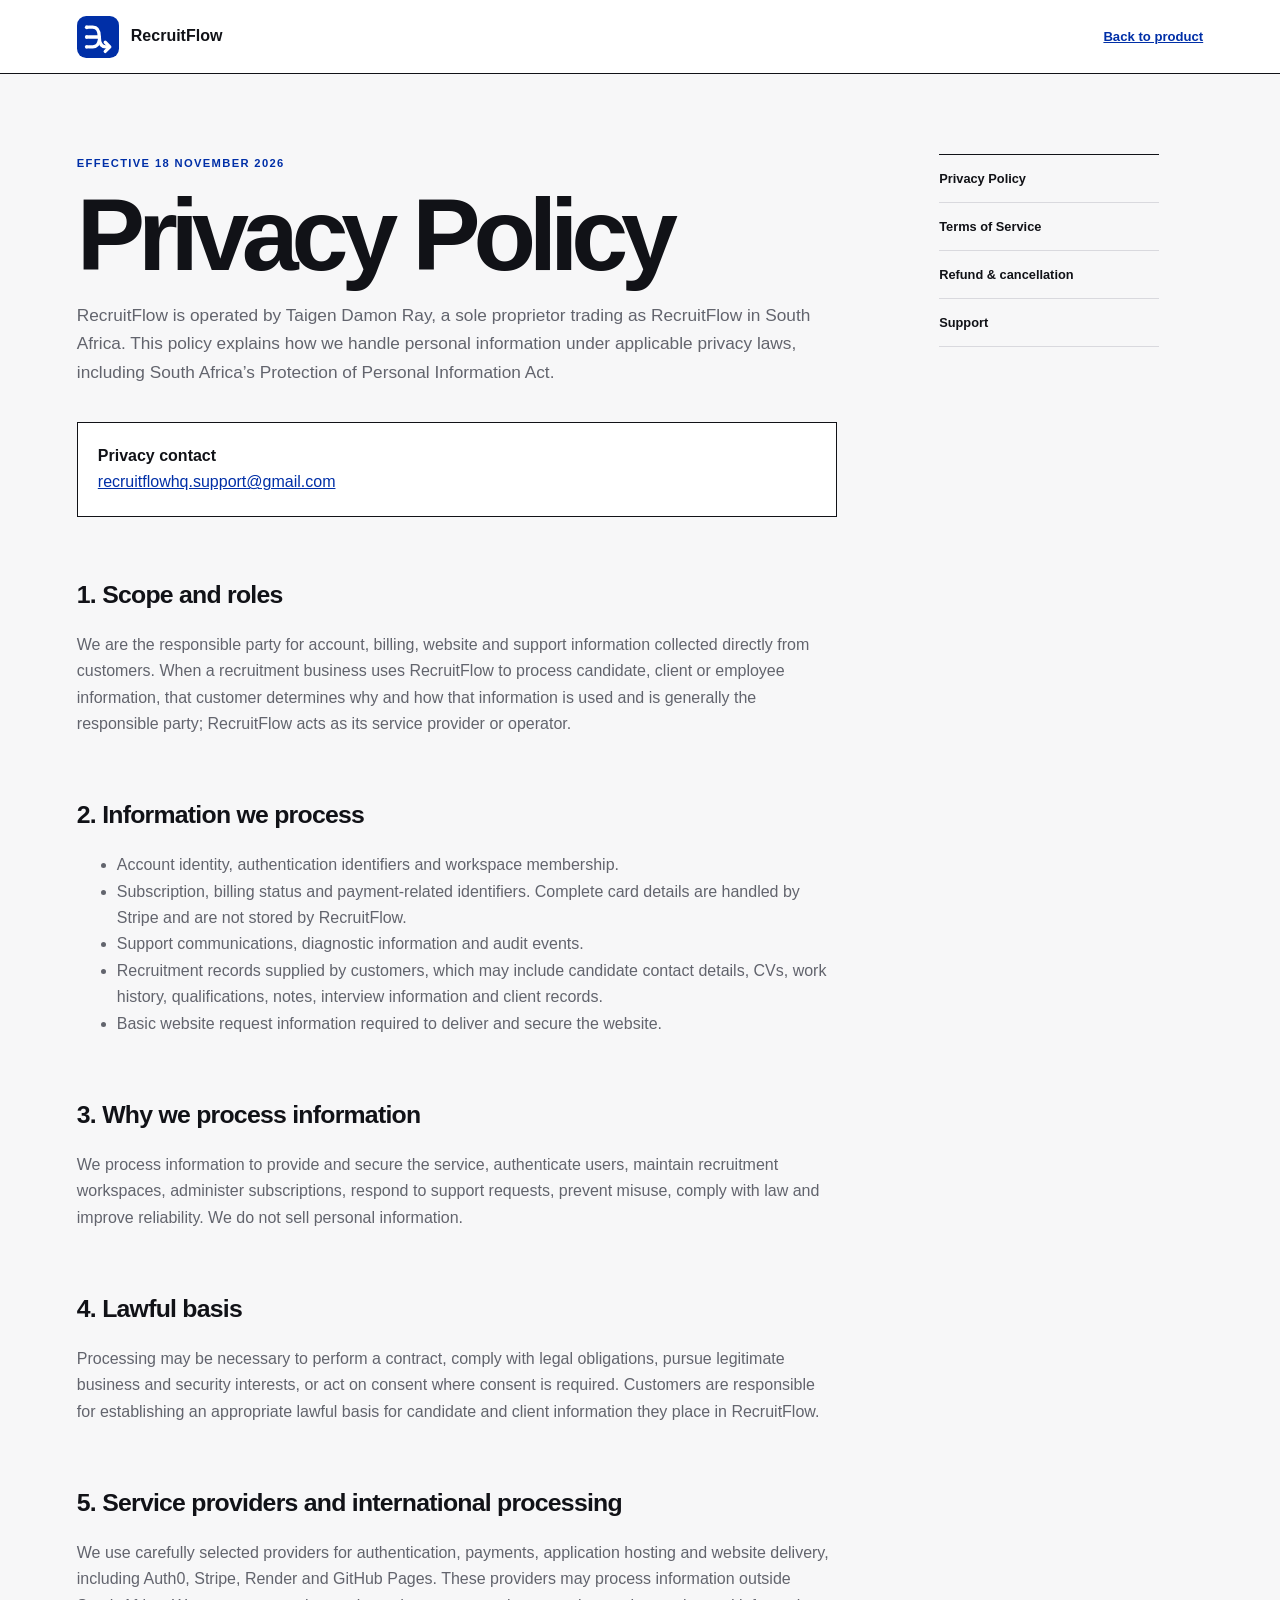
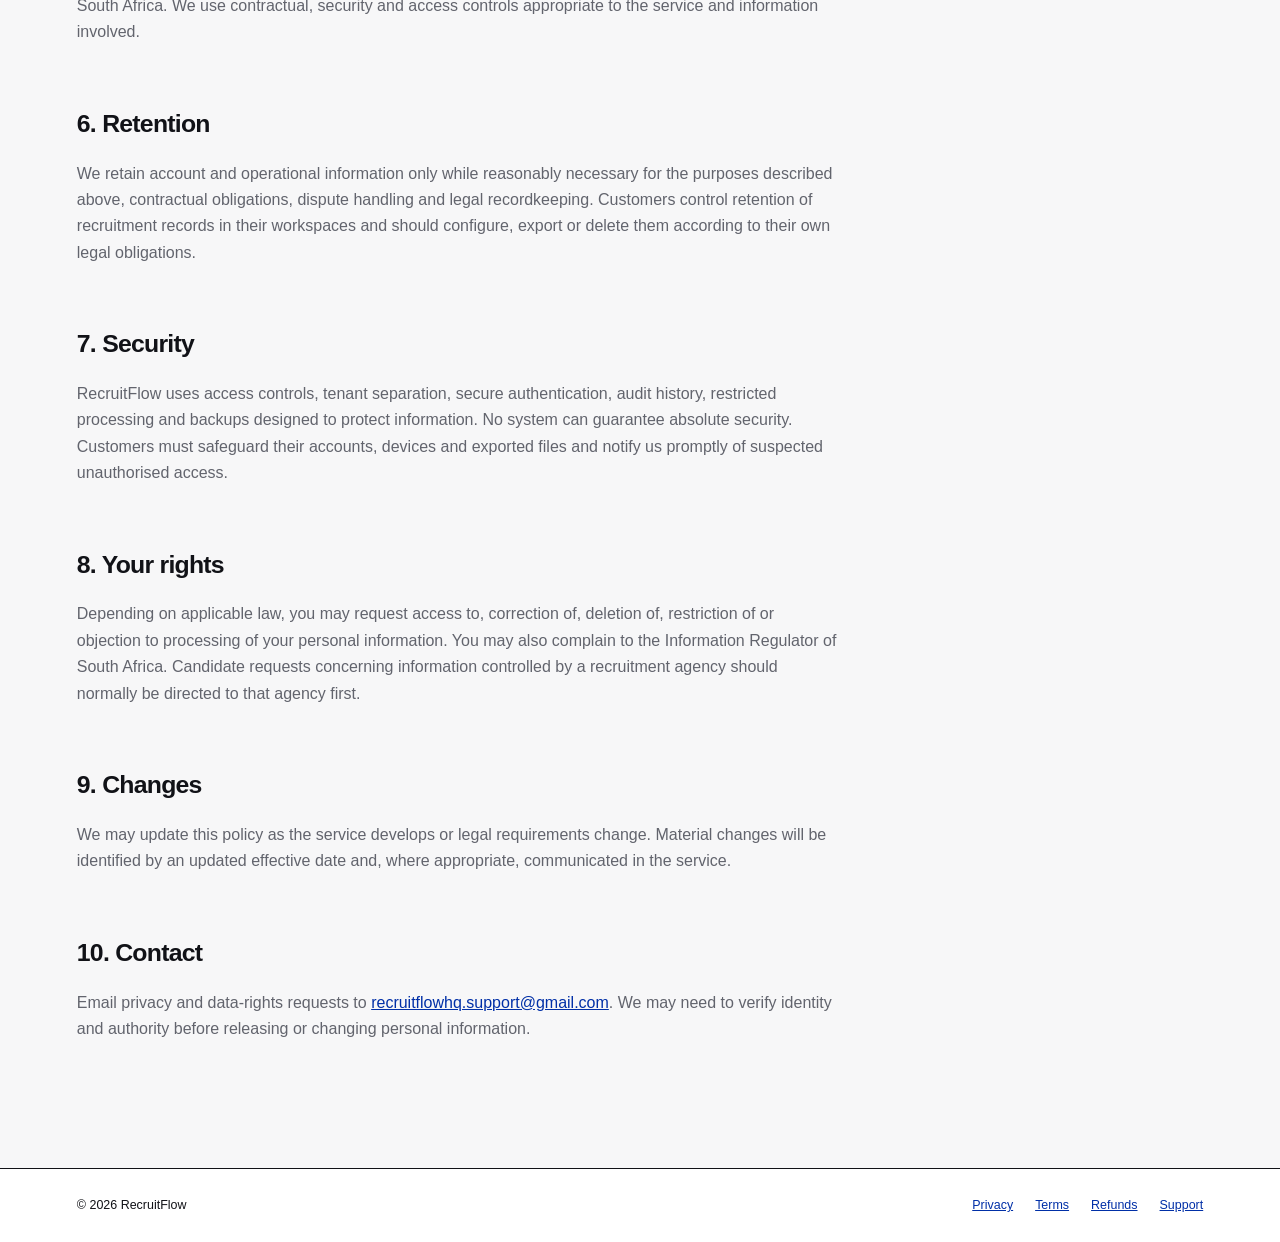
==== privacy.html @ 2a5a6d45 "Add customer legal and support pages" ====
<!doctype html><html lang="en"><head><meta charset="utf-8"><meta name="viewport" content="width=device-width,initial-scale=1"><title>Privacy Policy — RecruitFlow</title><meta name="description" content="How RecruitFlow collects, uses and protects personal information."><link rel="icon" href="recruitflow-mark.svg" type="image/svg+xml"><link rel="stylesheet" href="legal.css"></head><body>
<header class="legal-header"><a class="legal-brand" href="index.html"><img src="recruitflow-mark.svg" alt=""><span>RecruitFlow</span></a><a href="index.html">Back to product</a></header>
<main class="legal-main"><article><p class="eyebrow">Effective 18 November 2026</p><h1>Privacy Policy</h1><p class="summary">RecruitFlow is operated by Taigen Damon Ray, a sole proprietor trading as RecruitFlow in South Africa. This policy explains how we handle personal information under applicable privacy laws, including South Africa’s Protection of Personal Information Act.</p>
<div class="notice"><strong>Privacy contact</strong><br><a href="mailto:recruitflowhq.support@gmail.com">recruitflowhq.support@gmail.com</a></div>
<h2 id="scope">1. Scope and roles</h2><p>We are the responsible party for account, billing, website and support information collected directly from customers. When a recruitment business uses RecruitFlow to process candidate, client or employee information, that customer determines why and how that information is used and is generally the responsible party; RecruitFlow acts as its service provider or operator.</p>
<h2 id="collect">2. Information we process</h2><ul><li>Account identity, authentication identifiers and workspace membership.</li><li>Subscription, billing status and payment-related identifiers. Complete card details are handled by Stripe and are not stored by RecruitFlow.</li><li>Support communications, diagnostic information and audit events.</li><li>Recruitment records supplied by customers, which may include candidate contact details, CVs, work history, qualifications, notes, interview information and client records.</li><li>Basic website request information required to deliver and secure the website.</li></ul>
<h2 id="purpose">3. Why we process information</h2><p>We process information to provide and secure the service, authenticate users, maintain recruitment workspaces, administer subscriptions, respond to support requests, prevent misuse, comply with law and improve reliability. We do not sell personal information.</p>
<h2 id="basis">4. Lawful basis</h2><p>Processing may be necessary to perform a contract, comply with legal obligations, pursue legitimate business and security interests, or act on consent where consent is required. Customers are responsible for establishing an appropriate lawful basis for candidate and client information they place in RecruitFlow.</p>
<h2 id="providers">5. Service providers and international processing</h2><p>We use carefully selected providers for authentication, payments, application hosting and website delivery, including Auth0, Stripe, Render and GitHub Pages. These providers may process information outside South Africa. We use contractual, security and access controls appropriate to the service and information involved.</p>
<h2 id="retention">6. Retention</h2><p>We retain account and operational information only while reasonably necessary for the purposes described above, contractual obligations, dispute handling and legal recordkeeping. Customers control retention of recruitment records in their workspaces and should configure, export or delete them according to their own legal obligations.</p>
<h2 id="security">7. Security</h2><p>RecruitFlow uses access controls, tenant separation, secure authentication, audit history, restricted processing and backups designed to protect information. No system can guarantee absolute security. Customers must safeguard their accounts, devices and exported files and notify us promptly of suspected unauthorised access.</p>
<h2 id="rights">8. Your rights</h2><p>Depending on applicable law, you may request access to, correction of, deletion of, restriction of or objection to processing of your personal information. You may also complain to the Information Regulator of South Africa. Candidate requests concerning information controlled by a recruitment agency should normally be directed to that agency first.</p>
<h2 id="changes">9. Changes</h2><p>We may update this policy as the service develops or legal requirements change. Material changes will be identified by an updated effective date and, where appropriate, communicated in the service.</p>
<h2 id="contact">10. Contact</h2><p>Email privacy and data-rights requests to <a href="mailto:recruitflowhq.support@gmail.com">recruitflowhq.support@gmail.com</a>. We may need to verify identity and authority before releasing or changing personal information.</p></article>
<nav class="legal-nav" aria-label="Legal pages"><a href="privacy.html">Privacy Policy</a><a href="terms.html">Terms of Service</a><a href="refunds.html">Refund & cancellation</a><a href="support.html">Support</a></nav></main>
<footer class="legal-footer"><span>© 2026 RecruitFlow</span><a href="privacy.html">Privacy</a><a href="terms.html">Terms</a><a href="refunds.html">Refunds</a><a href="support.html">Support</a></footer></body></html>
---- legal.css ----
:root{--blue:#002fa7;--ink:#111217;--muted:#62646d;--line:#d9d9de;--canvas:#f7f7f8;font-family:"Helvetica Neue","Segoe UI Variable",Arial,sans-serif;color:var(--ink);background:var(--canvas)}*{box-sizing:border-box}body{margin:0;background:var(--canvas);line-height:1.65}a{color:var(--blue)}.legal-header{display:flex;align-items:center;justify-content:space-between;min-height:74px;padding:0 6vw;border-bottom:1px solid var(--ink);background:#fff}.legal-brand{display:flex;align-items:center;gap:12px;color:var(--ink);text-decoration:none;font-weight:800}.legal-brand img{width:42px;height:42px}.legal-header>a:last-child{font-size:.82rem;font-weight:800}.legal-main{display:grid;grid-template-columns:minmax(0,760px) 220px;gap:8vw;padding:80px 6vw 110px}.eyebrow{margin:0 0 18px;color:var(--blue);font-size:.7rem;font-weight:900;letter-spacing:.12em;text-transform:uppercase}h1{margin:0 0 20px;font-size:clamp(3.5rem,8vw,7rem);line-height:.88;letter-spacing:-.07em}h2{margin:58px 0 12px;font-size:1.55rem;letter-spacing:-.03em}h3{margin:30px 0 8px;font-size:1rem}p,li{color:var(--muted)}.summary{font-size:1.08rem}.legal-nav{position:sticky;top:30px;align-self:start;border-top:1px solid var(--ink)}.legal-nav a{display:block;padding:13px 0;border-bottom:1px solid var(--line);color:var(--ink);font-size:.8rem;font-weight:700;text-decoration:none}.notice{margin:36px 0;padding:20px;border:1px solid var(--ink);background:#fff}.legal-footer{display:flex;flex-wrap:wrap;gap:22px;padding:26px 6vw;border-top:1px solid var(--ink);background:#fff;font-size:.78rem}.legal-footer span{margin-right:auto}@media(max-width:760px){.legal-header{padding:12px 20px}.legal-main{display:block;padding:55px 20px 80px}.legal-nav{position:static;margin-top:50px}h1{font-size:3.8rem}.legal-footer{padding:24px 20px}}
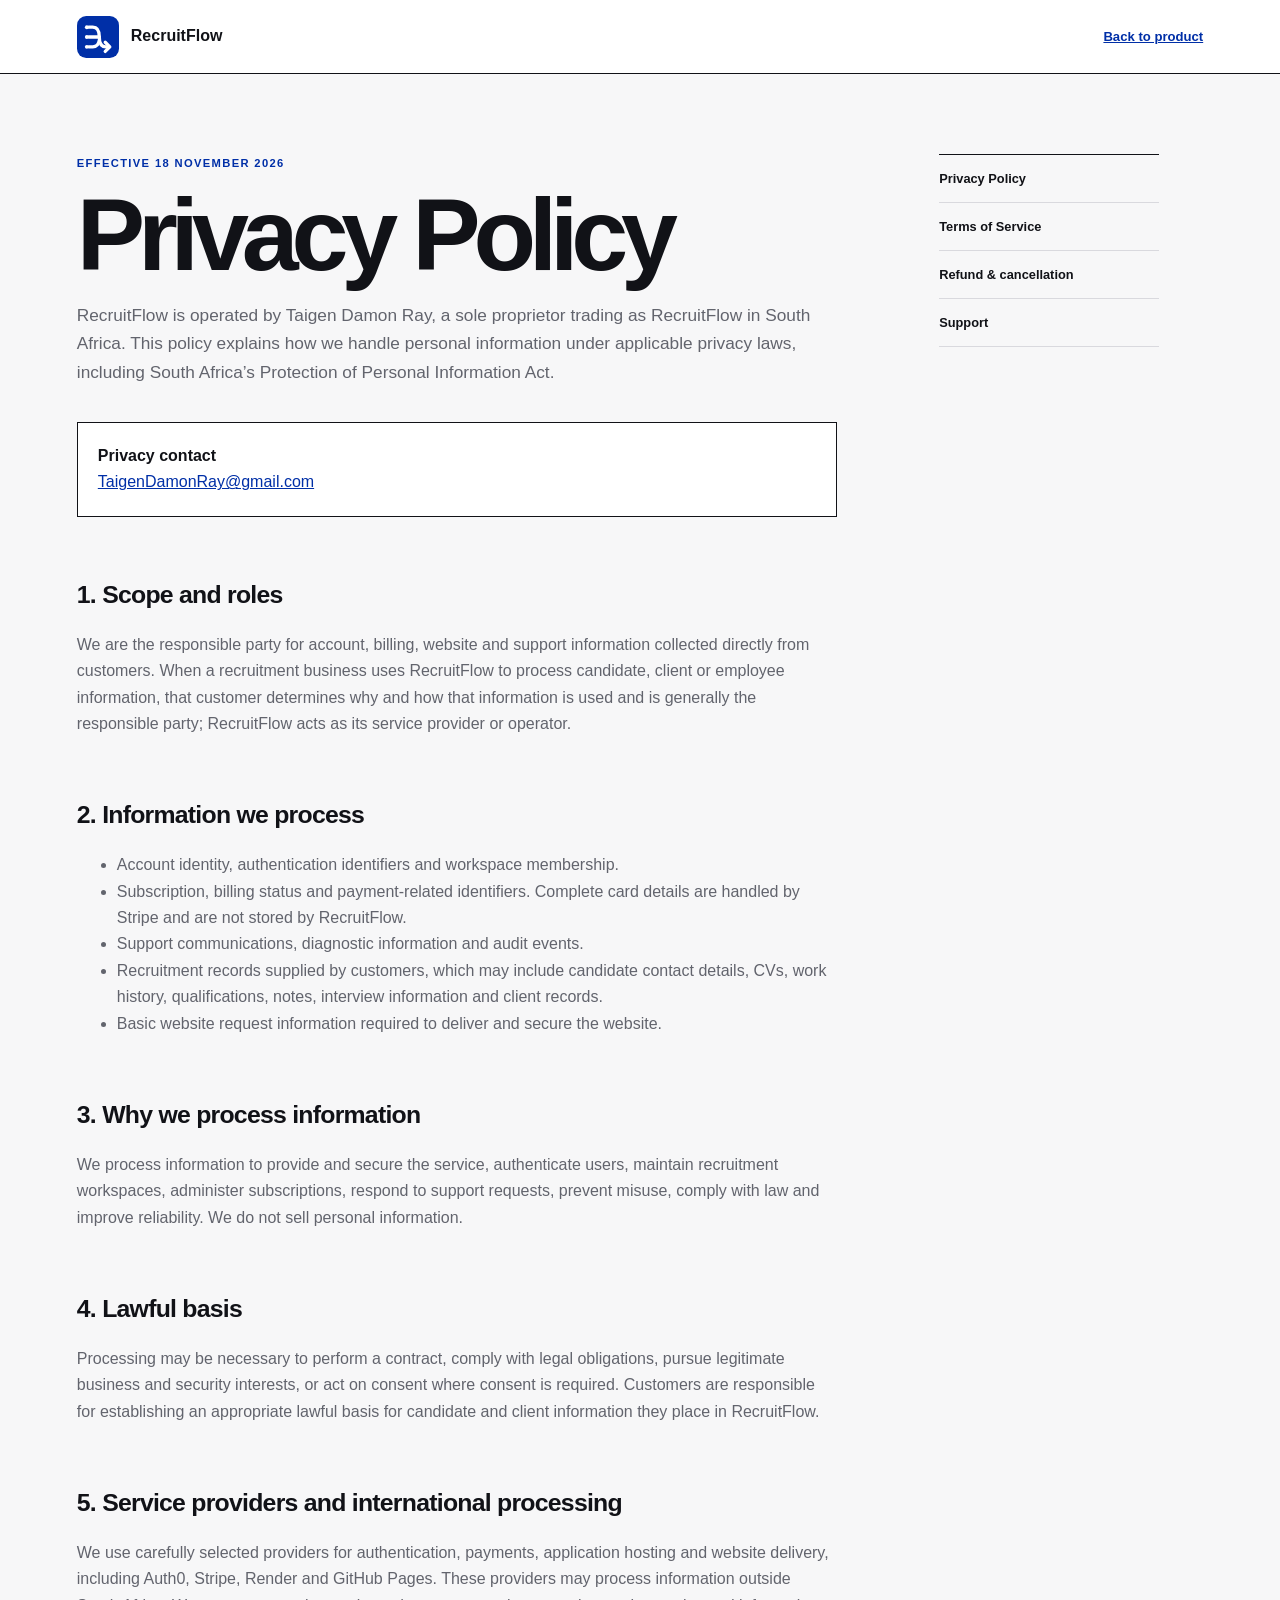
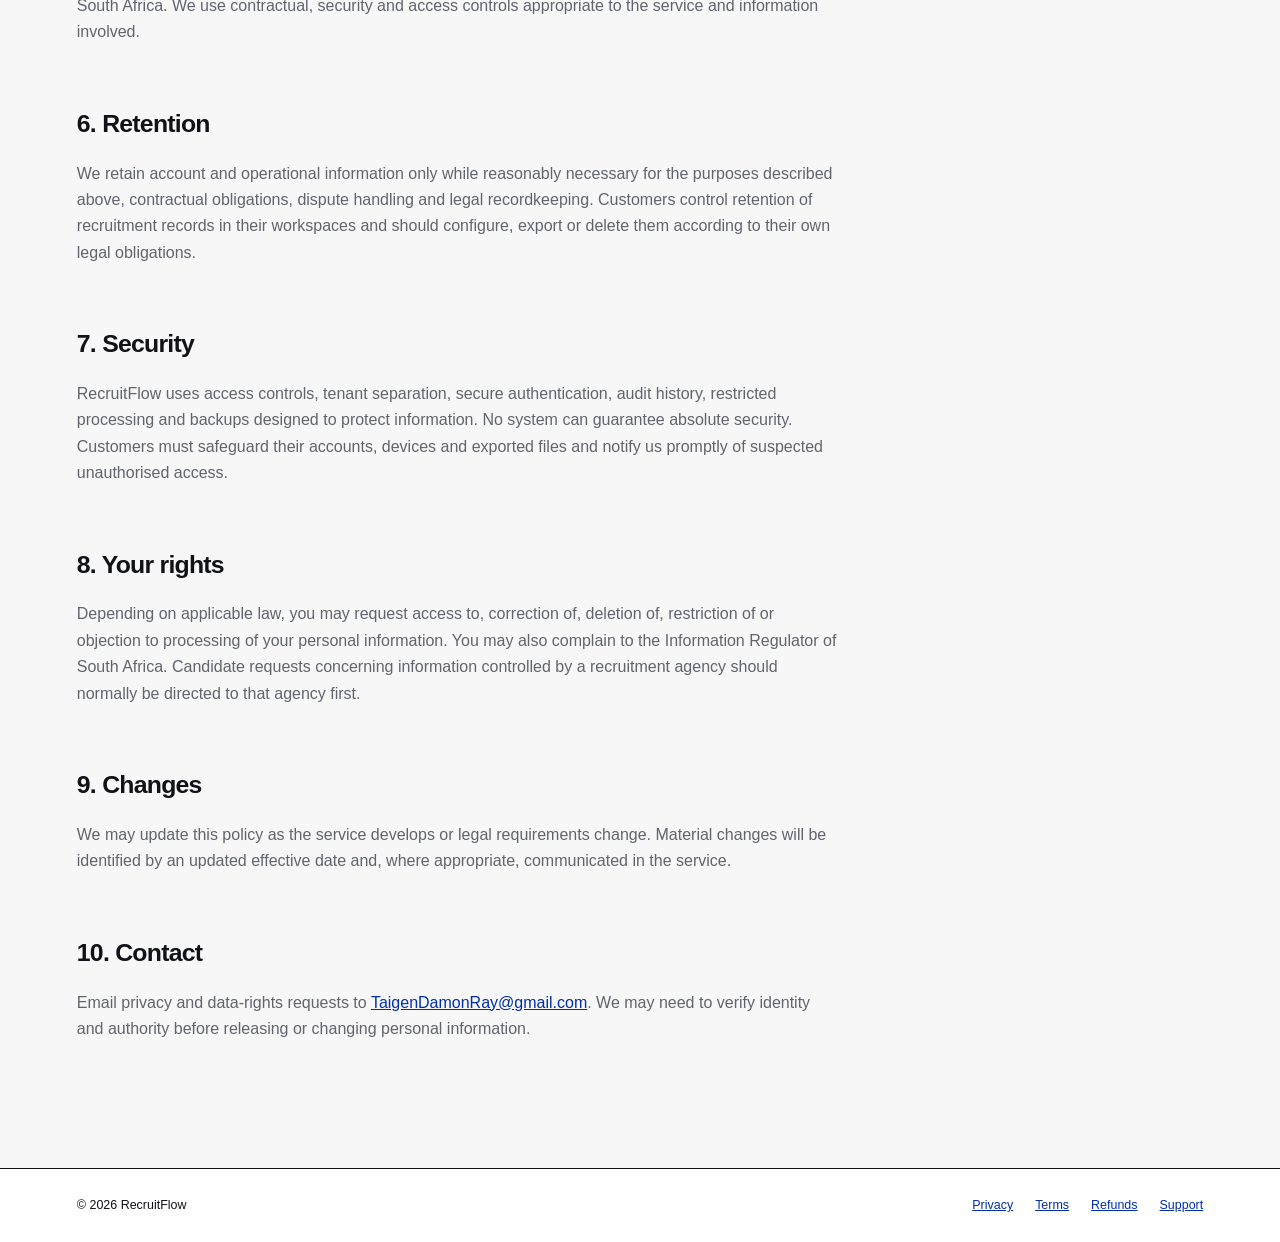
==== commit acce0699: "Use operator email for customer support" ====
--- a/privacy.html
+++ b/privacy.html
@@ -1,7 +1,7 @@
 <!doctype html><html lang="en"><head><meta charset="utf-8"><meta name="viewport" content="width=device-width,initial-scale=1"><title>Privacy Policy — RecruitFlow</title><meta name="description" content="How RecruitFlow collects, uses and protects personal information."><link rel="icon" href="recruitflow-mark.svg" type="image/svg+xml"><link rel="stylesheet" href="legal.css"></head><body>
 <header class="legal-header"><a class="legal-brand" href="index.html"><img src="recruitflow-mark.svg" alt=""><span>RecruitFlow</span></a><a href="index.html">Back to product</a></header>
 <main class="legal-main"><article><p class="eyebrow">Effective 18 November 2026</p><h1>Privacy Policy</h1><p class="summary">RecruitFlow is operated by Taigen Damon Ray, a sole proprietor trading as RecruitFlow in South Africa. This policy explains how we handle personal information under applicable privacy laws, including South Africa’s Protection of Personal Information Act.</p>
-<div class="notice"><strong>Privacy contact</strong><br><a href="mailto:recruitflowhq.support@gmail.com">recruitflowhq.support@gmail.com</a></div>
+<div class="notice"><strong>Privacy contact</strong><br><a href="mailto:TaigenDamonRay@gmail.com">TaigenDamonRay@gmail.com</a></div>
 <h2 id="scope">1. Scope and roles</h2><p>We are the responsible party for account, billing, website and support information collected directly from customers. When a recruitment business uses RecruitFlow to process candidate, client or employee information, that customer determines why and how that information is used and is generally the responsible party; RecruitFlow acts as its service provider or operator.</p>
 <h2 id="collect">2. Information we process</h2><ul><li>Account identity, authentication identifiers and workspace membership.</li><li>Subscription, billing status and payment-related identifiers. Complete card details are handled by Stripe and are not stored by RecruitFlow.</li><li>Support communications, diagnostic information and audit events.</li><li>Recruitment records supplied by customers, which may include candidate contact details, CVs, work history, qualifications, notes, interview information and client records.</li><li>Basic website request information required to deliver and secure the website.</li></ul>
 <h2 id="purpose">3. Why we process information</h2><p>We process information to provide and secure the service, authenticate users, maintain recruitment workspaces, administer subscriptions, respond to support requests, prevent misuse, comply with law and improve reliability. We do not sell personal information.</p>
@@ -11,6 +11,6 @@
 <h2 id="security">7. Security</h2><p>RecruitFlow uses access controls, tenant separation, secure authentication, audit history, restricted processing and backups designed to protect information. No system can guarantee absolute security. Customers must safeguard their accounts, devices and exported files and notify us promptly of suspected unauthorised access.</p>
 <h2 id="rights">8. Your rights</h2><p>Depending on applicable law, you may request access to, correction of, deletion of, restriction of or objection to processing of your personal information. You may also complain to the Information Regulator of South Africa. Candidate requests concerning information controlled by a recruitment agency should normally be directed to that agency first.</p>
 <h2 id="changes">9. Changes</h2><p>We may update this policy as the service develops or legal requirements change. Material changes will be identified by an updated effective date and, where appropriate, communicated in the service.</p>
-<h2 id="contact">10. Contact</h2><p>Email privacy and data-rights requests to <a href="mailto:recruitflowhq.support@gmail.com">recruitflowhq.support@gmail.com</a>. We may need to verify identity and authority before releasing or changing personal information.</p></article>
+<h2 id="contact">10. Contact</h2><p>Email privacy and data-rights requests to <a href="mailto:TaigenDamonRay@gmail.com">TaigenDamonRay@gmail.com</a>. We may need to verify identity and authority before releasing or changing personal information.</p></article>
 <nav class="legal-nav" aria-label="Legal pages"><a href="privacy.html">Privacy Policy</a><a href="terms.html">Terms of Service</a><a href="refunds.html">Refund & cancellation</a><a href="support.html">Support</a></nav></main>
 <footer class="legal-footer"><span>© 2026 RecruitFlow</span><a href="privacy.html">Privacy</a><a href="terms.html">Terms</a><a href="refunds.html">Refunds</a><a href="support.html">Support</a></footer></body></html>
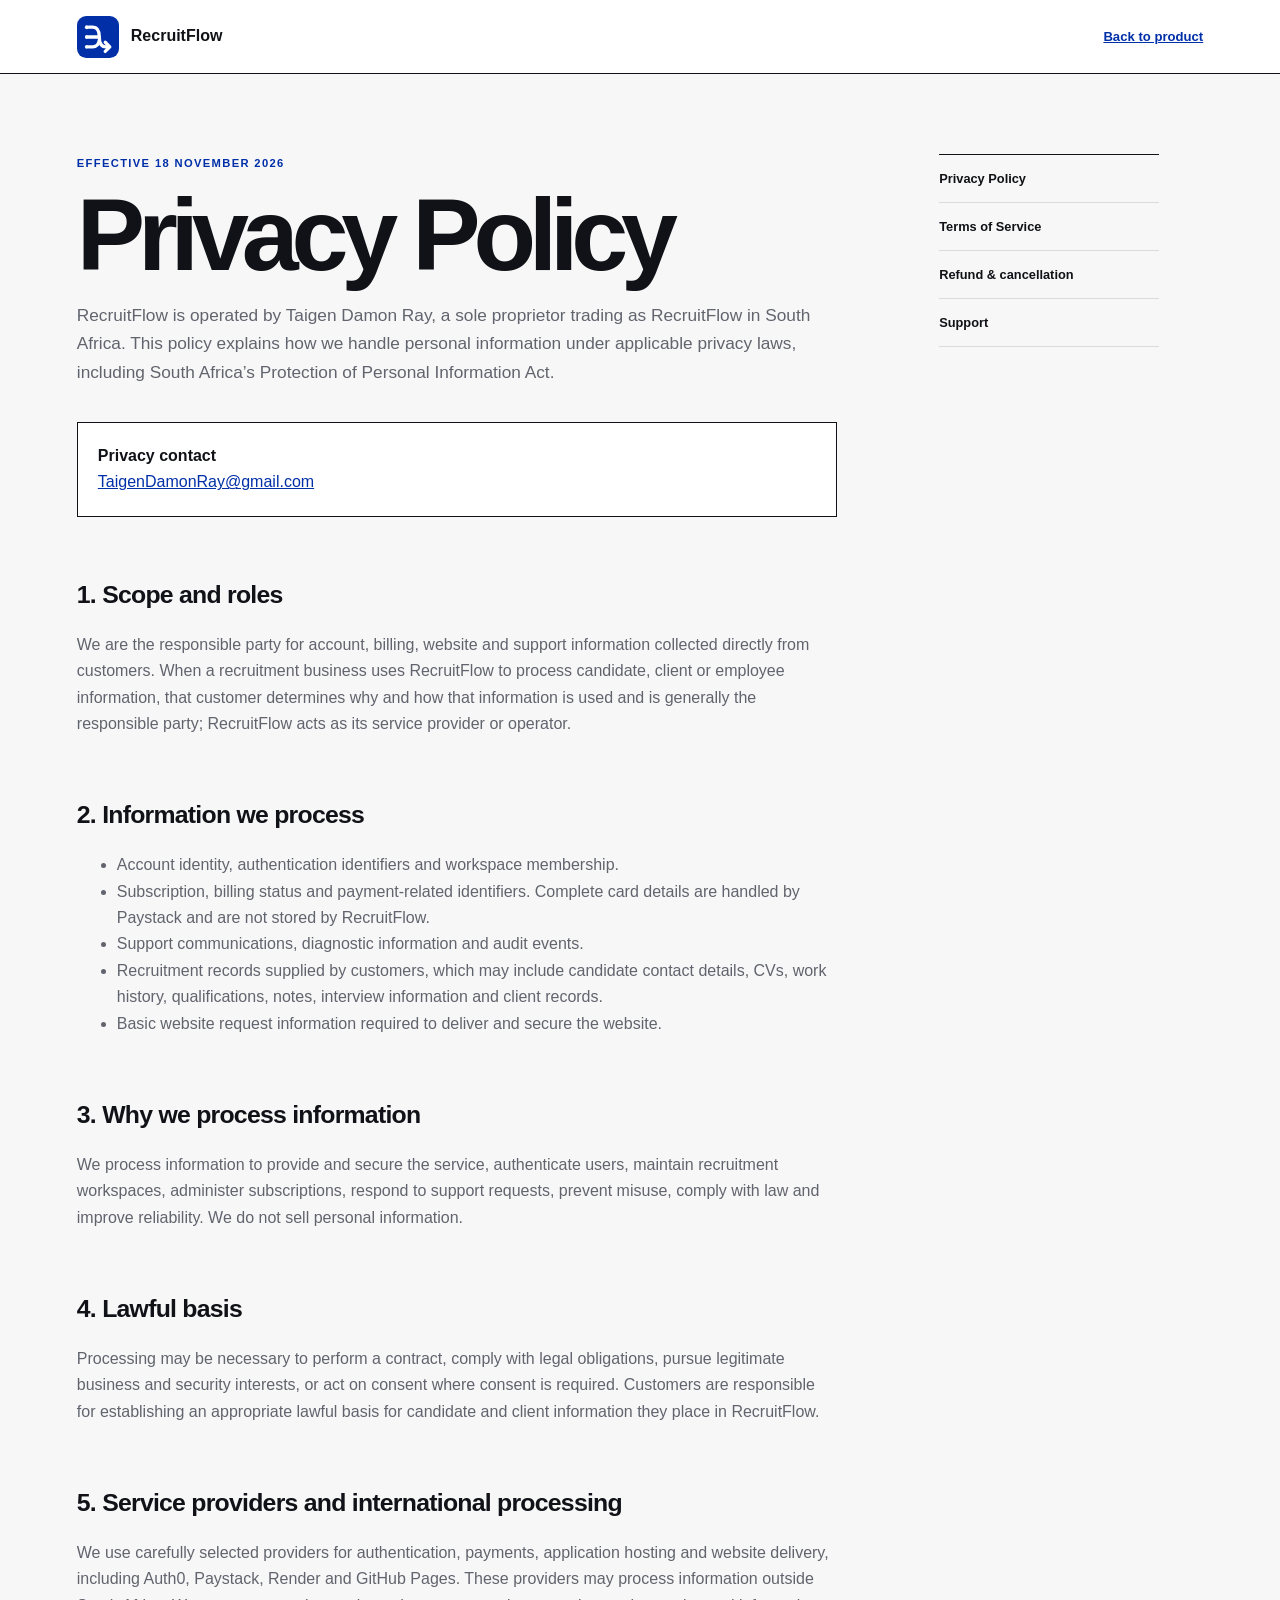
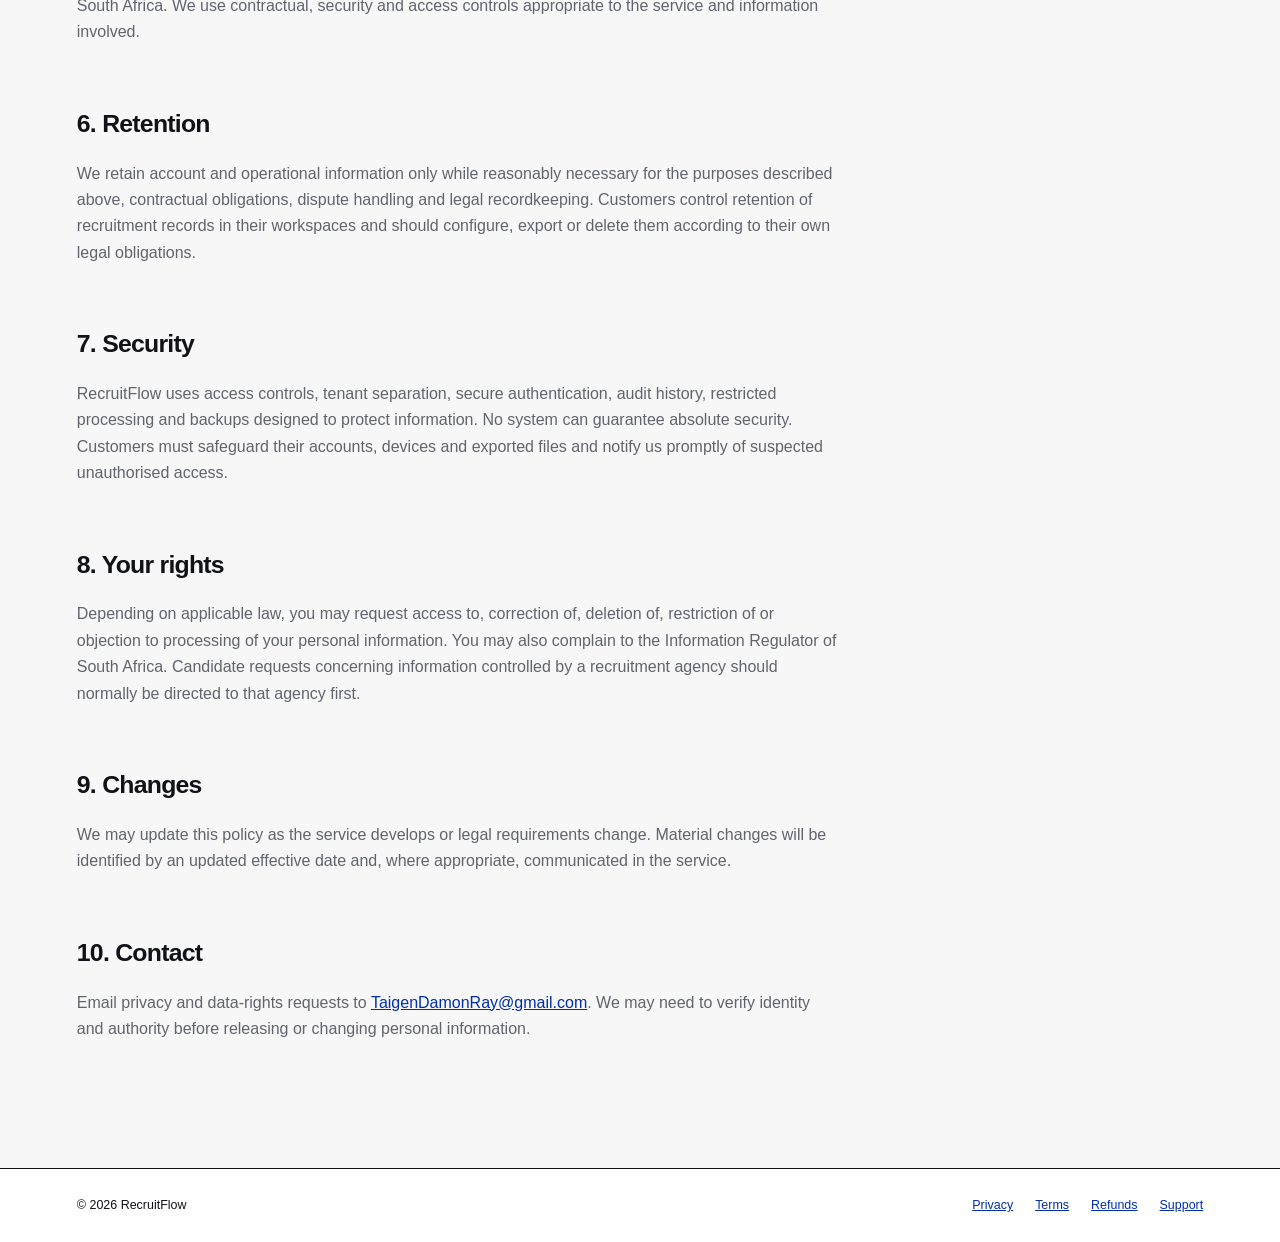
==== commit 35d2f3c0: "Update billing pages for Paystack" ====
--- a/privacy.html
+++ b/privacy.html
@@ -3,10 +3,10 @@
 <main class="legal-main"><article><p class="eyebrow">Effective 18 November 2026</p><h1>Privacy Policy</h1><p class="summary">RecruitFlow is operated by Taigen Damon Ray, a sole proprietor trading as RecruitFlow in South Africa. This policy explains how we handle personal information under applicable privacy laws, including South Africa’s Protection of Personal Information Act.</p>
 <div class="notice"><strong>Privacy contact</strong><br><a href="mailto:TaigenDamonRay@gmail.com">TaigenDamonRay@gmail.com</a></div>
 <h2 id="scope">1. Scope and roles</h2><p>We are the responsible party for account, billing, website and support information collected directly from customers. When a recruitment business uses RecruitFlow to process candidate, client or employee information, that customer determines why and how that information is used and is generally the responsible party; RecruitFlow acts as its service provider or operator.</p>
-<h2 id="collect">2. Information we process</h2><ul><li>Account identity, authentication identifiers and workspace membership.</li><li>Subscription, billing status and payment-related identifiers. Complete card details are handled by Stripe and are not stored by RecruitFlow.</li><li>Support communications, diagnostic information and audit events.</li><li>Recruitment records supplied by customers, which may include candidate contact details, CVs, work history, qualifications, notes, interview information and client records.</li><li>Basic website request information required to deliver and secure the website.</li></ul>
+<h2 id="collect">2. Information we process</h2><ul><li>Account identity, authentication identifiers and workspace membership.</li><li>Subscription, billing status and payment-related identifiers. Complete card details are handled by Paystack and are not stored by RecruitFlow.</li><li>Support communications, diagnostic information and audit events.</li><li>Recruitment records supplied by customers, which may include candidate contact details, CVs, work history, qualifications, notes, interview information and client records.</li><li>Basic website request information required to deliver and secure the website.</li></ul>
 <h2 id="purpose">3. Why we process information</h2><p>We process information to provide and secure the service, authenticate users, maintain recruitment workspaces, administer subscriptions, respond to support requests, prevent misuse, comply with law and improve reliability. We do not sell personal information.</p>
 <h2 id="basis">4. Lawful basis</h2><p>Processing may be necessary to perform a contract, comply with legal obligations, pursue legitimate business and security interests, or act on consent where consent is required. Customers are responsible for establishing an appropriate lawful basis for candidate and client information they place in RecruitFlow.</p>
-<h2 id="providers">5. Service providers and international processing</h2><p>We use carefully selected providers for authentication, payments, application hosting and website delivery, including Auth0, Stripe, Render and GitHub Pages. These providers may process information outside South Africa. We use contractual, security and access controls appropriate to the service and information involved.</p>
+<h2 id="providers">5. Service providers and international processing</h2><p>We use carefully selected providers for authentication, payments, application hosting and website delivery, including Auth0, Paystack, Render and GitHub Pages. These providers may process information outside South Africa. We use contractual, security and access controls appropriate to the service and information involved.</p>
 <h2 id="retention">6. Retention</h2><p>We retain account and operational information only while reasonably necessary for the purposes described above, contractual obligations, dispute handling and legal recordkeeping. Customers control retention of recruitment records in their workspaces and should configure, export or delete them according to their own legal obligations.</p>
 <h2 id="security">7. Security</h2><p>RecruitFlow uses access controls, tenant separation, secure authentication, audit history, restricted processing and backups designed to protect information. No system can guarantee absolute security. Customers must safeguard their accounts, devices and exported files and notify us promptly of suspected unauthorised access.</p>
 <h2 id="rights">8. Your rights</h2><p>Depending on applicable law, you may request access to, correction of, deletion of, restriction of or objection to processing of your personal information. You may also complain to the Information Regulator of South Africa. Candidate requests concerning information controlled by a recruitment agency should normally be directed to that agency first.</p>
